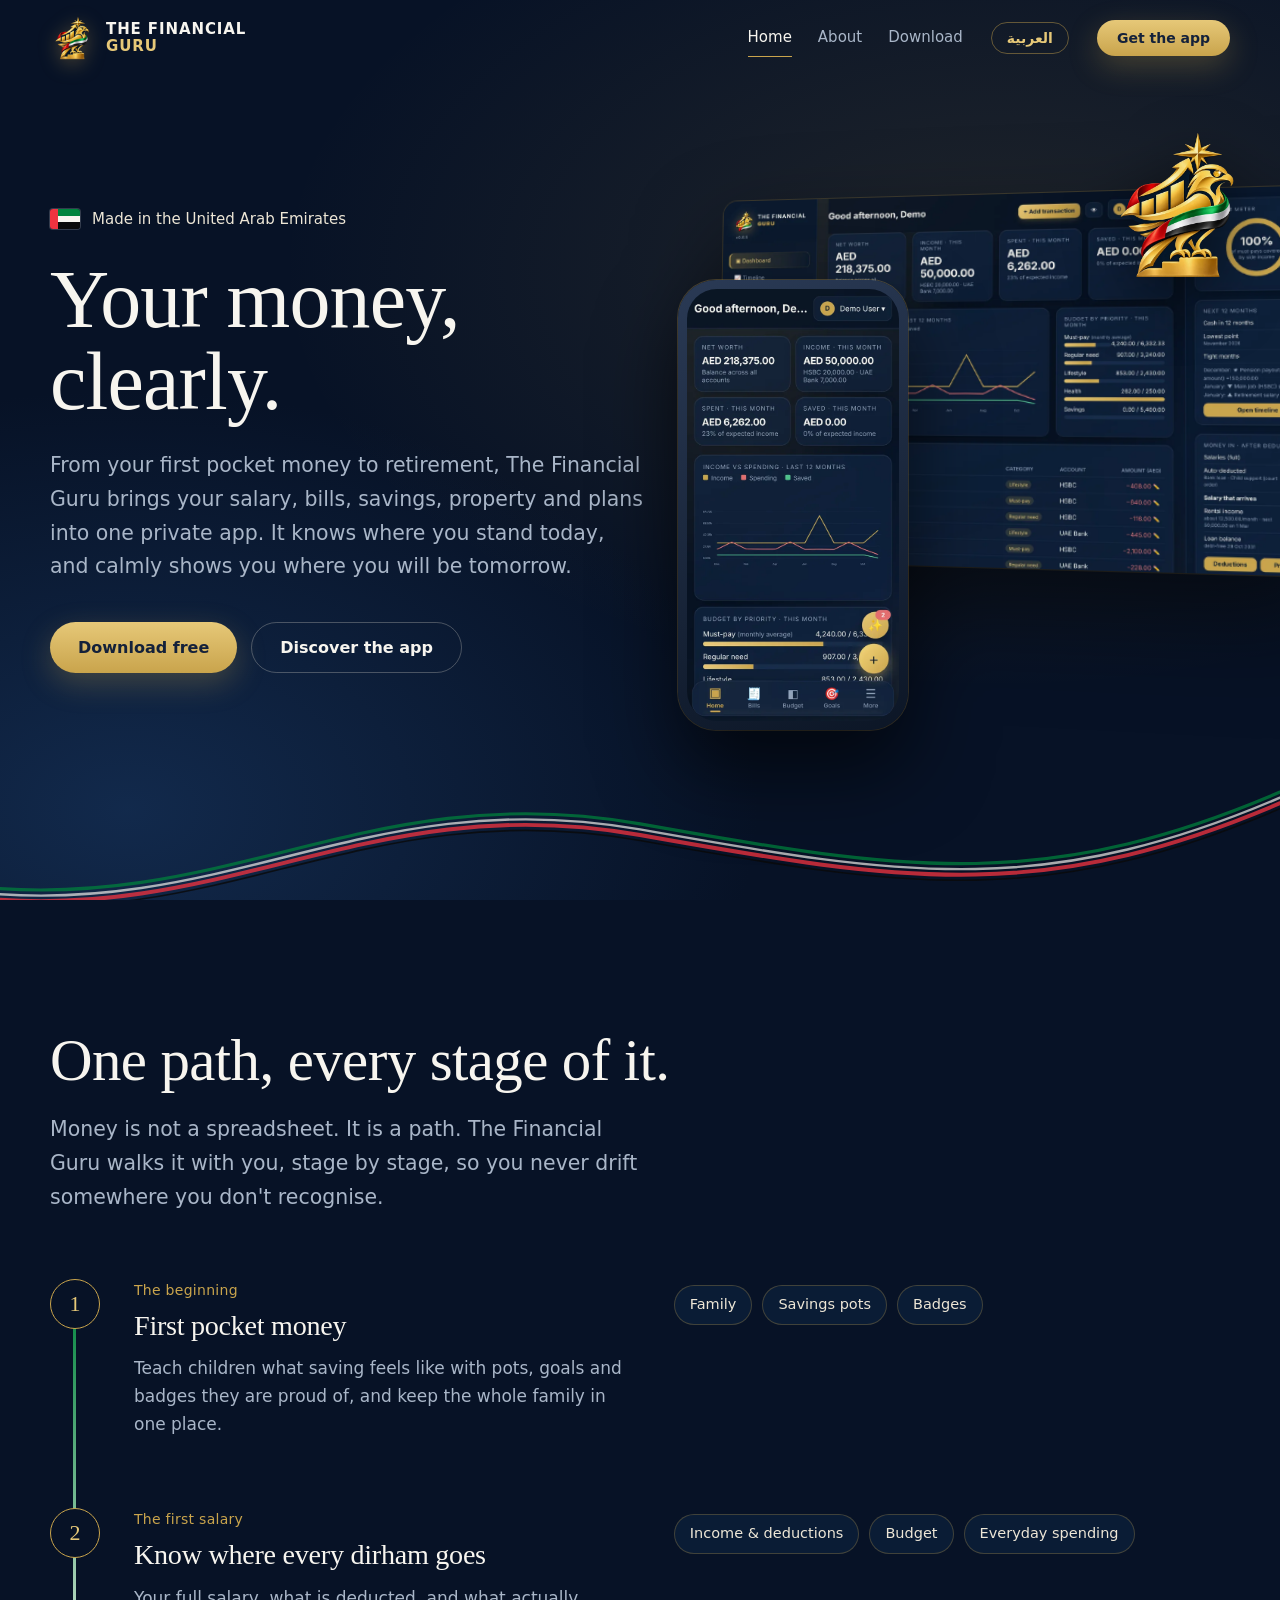
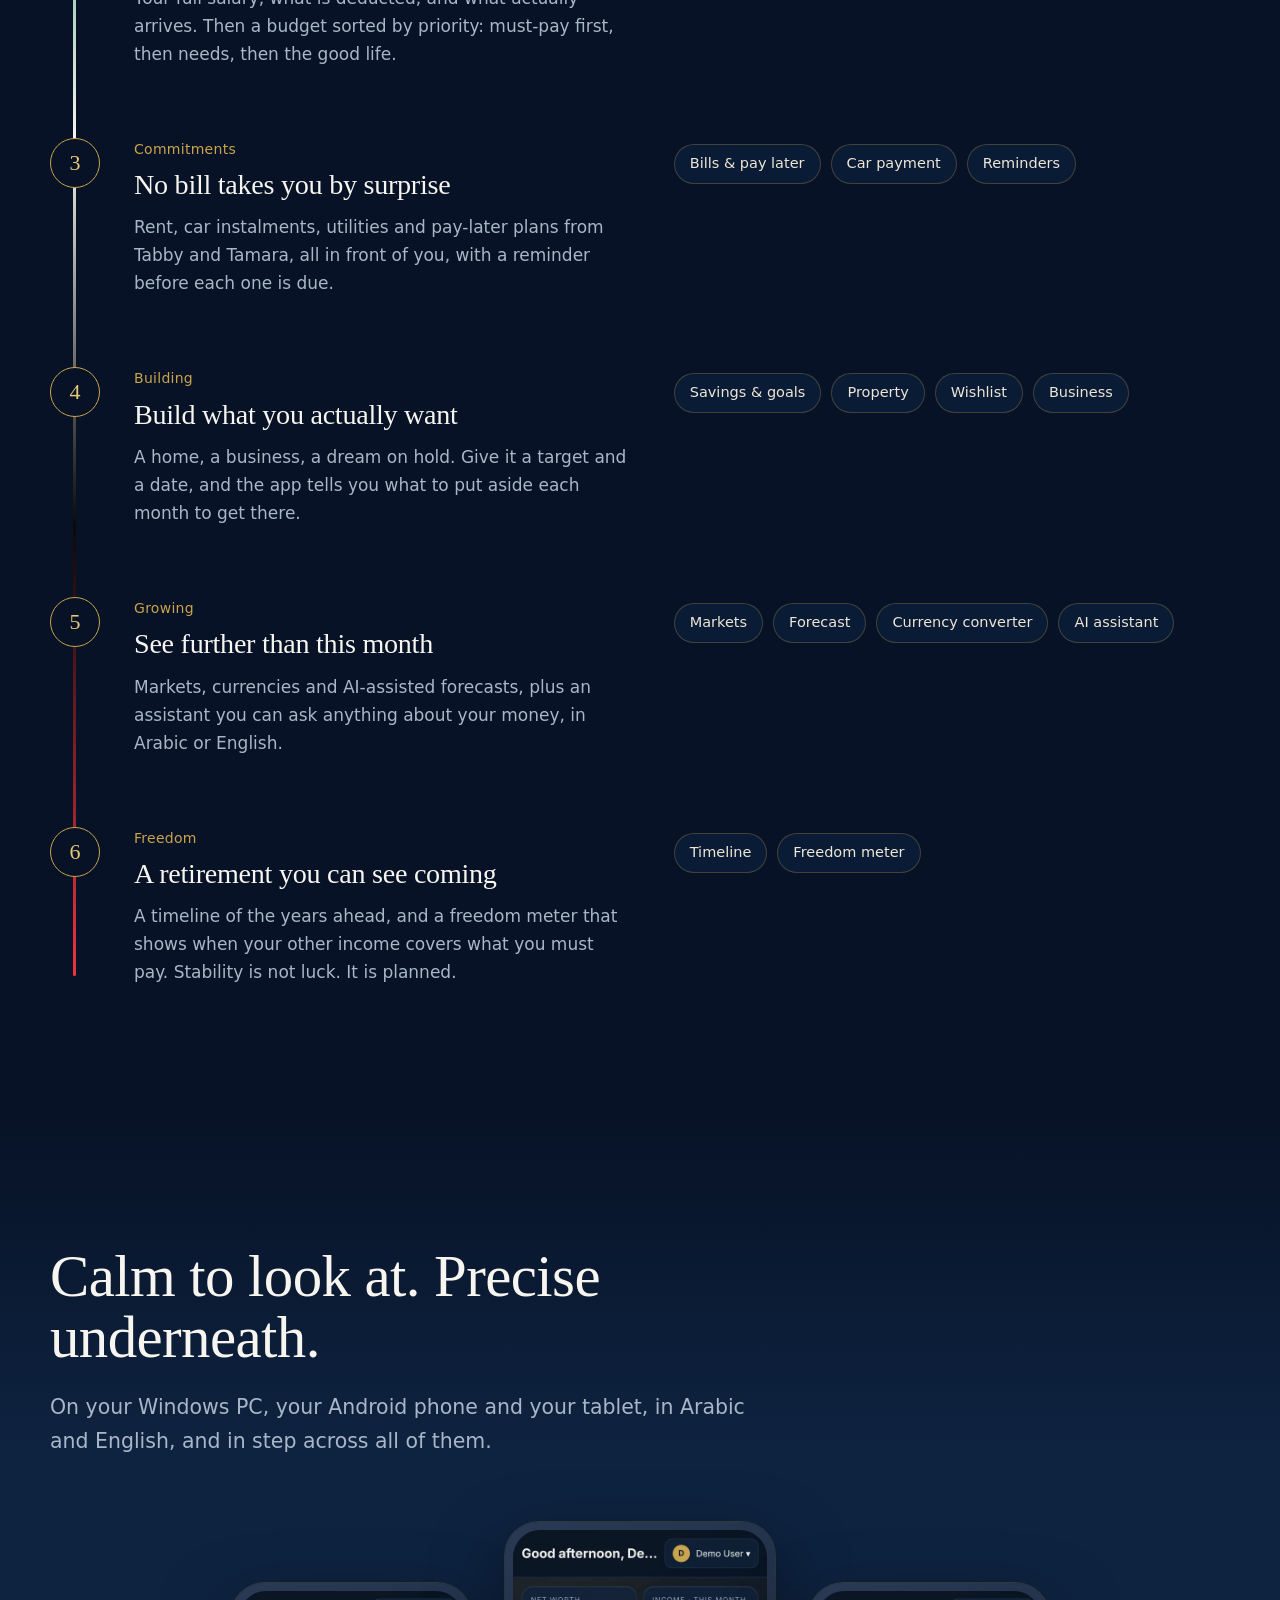
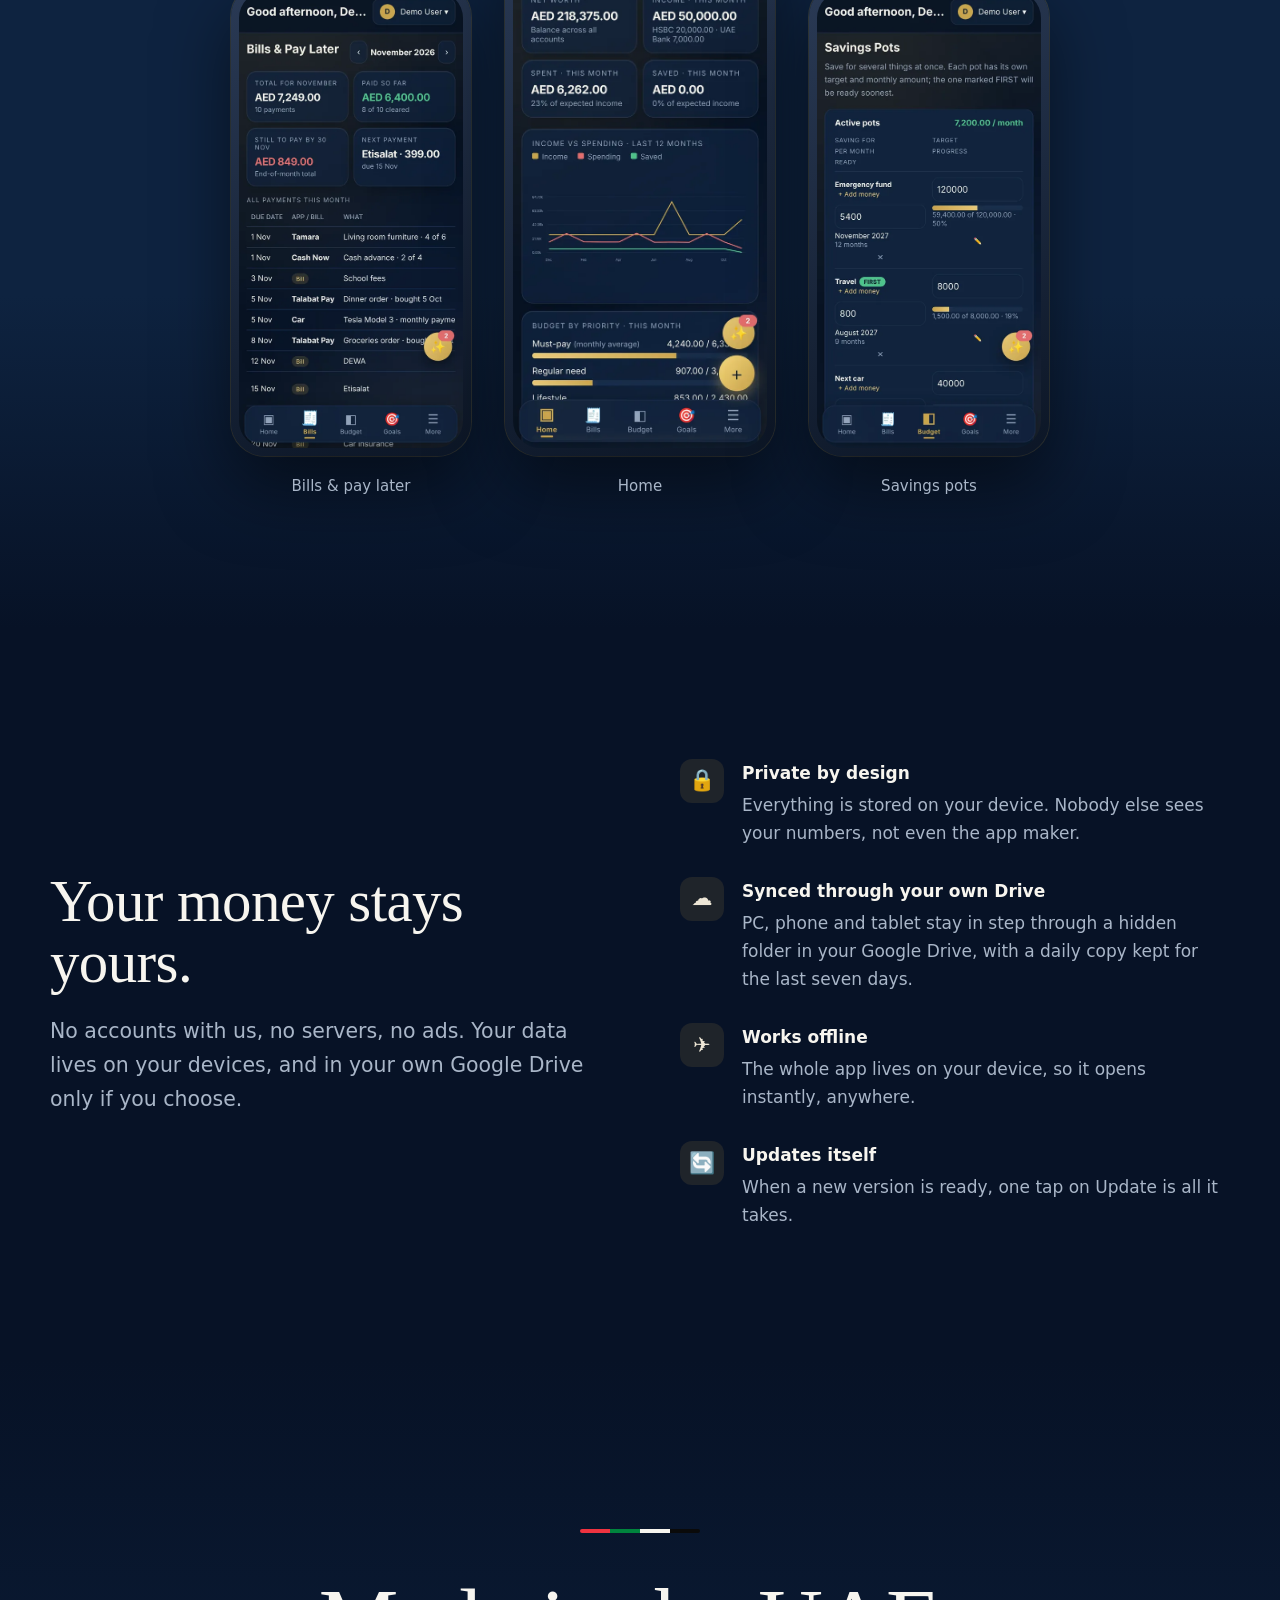
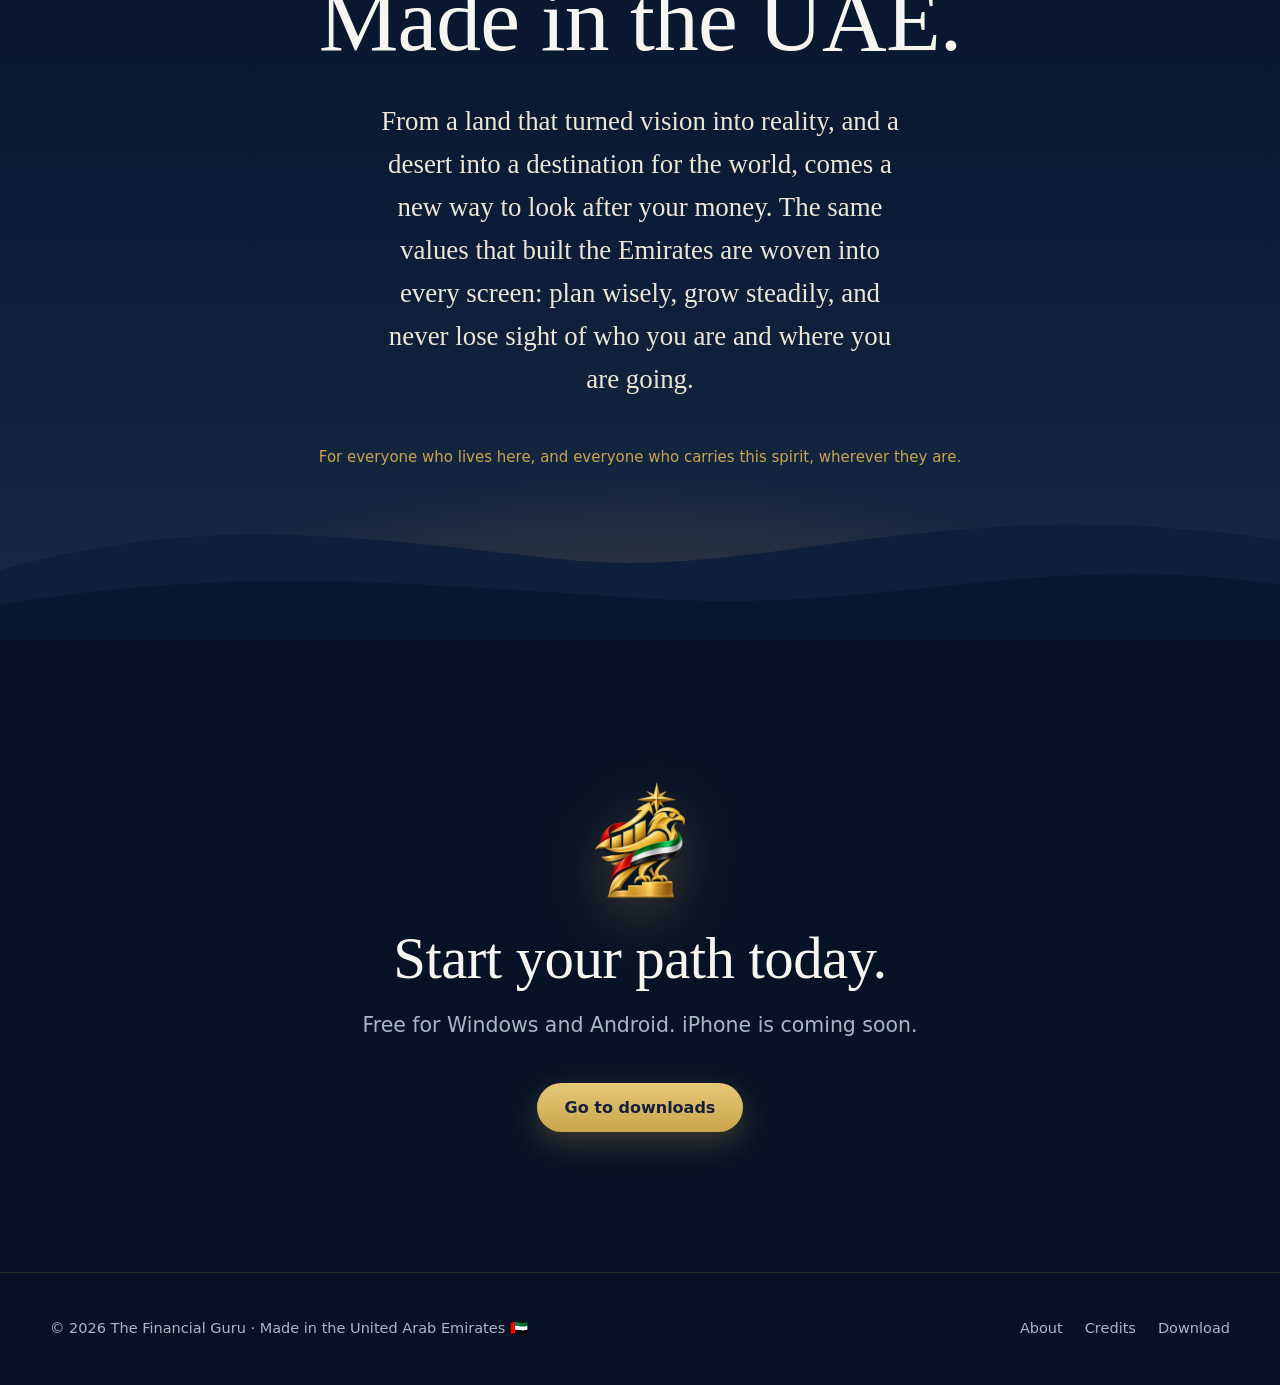
==== index.html @ 49a52d13 "Website: home, about & credits, download (English + Arabic) Co-Authored-By: Claude Opus 5.5 <noreply" ====
<!doctype html>
<html lang="en" dir="ltr">
<head>
<meta charset="utf-8">
<meta name="viewport" content="width=device-width,initial-scale=1">
<title>The Financial Guru · Made in the UAE</title>
<meta name="fg-title-ar" content="المرشد المالي · صُنع في الإمارات">
<meta name="description" content="Your personal financial guru, from your first pocket money to retirement. Budgets, bills, savings, property and forecasts in one private app for Windows and Android. Made in the UAE.">
<meta property="og:title" content="The Financial Guru · Made in the UAE">
<meta property="og:description" content="From your first pocket money to retirement. One private app for your whole financial life.">
<meta property="og:image" content="assets/icon-512.png">
<meta name="theme-color" content="#071226">
<link rel="icon" href="assets/icon-192.png">
<link rel="stylesheet" href="site.css">
</head>
<body>
<header class="top">
 <div class="wrap">
  <a class="brand" href="index.html"><img src="assets/logo.webp" alt=""><span data-ar="المرشد<b>المالي</b>">THE FINANCIAL<b>GURU</b></span></a>
  <nav class="nav" aria-label="Main">
   <a href="index.html" aria-current="page" data-ar="الرئيسية">Home</a>
   <a href="about.html" data-ar="من نحن">About</a>
   <a href="download.html" data-ar="التنزيل">Download</a>
  </nav>
  <button class="lang" type="button">العربية</button>
  <a class="btn gold" href="download.html" data-ar="نزّل التطبيق">Get the app</a>
  <button class="menu" type="button" aria-label="Menu" data-ar-label="القائمة">☰</button>
 </div>
</header>

<main>
<!-- HERO -->
<section class="hero">
 <svg class="thread draw" viewBox="0 0 1440 240" preserveAspectRatio="none" aria-hidden="true">
  <path d="M-20 200 C 260 230, 420 60, 720 120 S 1180 210, 1460 70" stroke="#EF3340" stroke-width="5" opacity=".85"/>
  <path d="M-20 186 C 260 216, 420 46, 720 106 S 1180 196, 1460 56" stroke="#00843D" stroke-width="4" opacity=".8"/>
  <path d="M-20 193 C 260 223, 420 53, 720 113 S 1180 203, 1460 63" stroke="#F7F5EF" stroke-width="3" opacity=".75"/>
  <path d="M-20 200 C 260 230, 420 60, 720 120 S 1180 210, 1460 70" stroke="#0A0A0A" stroke-width="2" opacity=".9" transform="translate(0 7)"/>
 </svg>
 <div class="wrap">
  <div>
   <div class="made rise"><i aria-hidden="true"></i><span data-ar="صُنع في الإمارات العربية المتحدة">Made in the United Arab Emirates</span></div>
   <h1 class="rise" style="animation-delay:.15s" data-ar="مالُك، بوضوحٍ تام.">Your money, clearly.</h1>
   <p class="lede rise" style="animation-delay:.3s" data-ar="من أول مصروف حتى التقاعد، يجمع المرشد المالي راتبك وفواتيرك ومدخراتك وعقارك وخططك في تطبيق واحد خاص بك. يعرف أين أنت اليوم، ويريك بهدوء أين ستكون غدًا.">From your first pocket money to retirement, The Financial Guru brings your salary, bills, savings, property and plans into one private app. It knows where you stand today, and calmly shows you where you will be tomorrow.</p>
   <div class="ctas rise" style="animation-delay:.45s">
    <a class="btn gold" href="download.html" data-ar="نزّل مجانًا">Download free</a>
    <a class="btn line" href="#path" data-ar="اكتشف التطبيق">Discover the app</a>
   </div>
  </div>
  <div class="stage rise" style="animation-delay:.35s" aria-hidden="true">
   <div class="pc"><img src="assets/pc-dash.webp" alt="" width="1600" height="1000"></div>
   <div class="phone"><img src="assets/ph-home.webp" data-ar-src="assets/ph-home-ar.webp" alt="" width="560" height="1141"></div>
   <img class="falcon" src="assets/logo.webp" alt="">
  </div>
 </div>
</section>

<!-- THE PATH: a real life sequence -->
<section id="path" class="path">
 <div class="wrap">
  <div class="sec-head">
   <h2 data-ar="رحلةٌ واحدة، بكل مراحلها.">One path, every stage of it.</h2>
   <p class="lede" data-ar="المال ليس جدولًا، بل طريق. المرشد المالي يرافقك في كل محطة منه، فلا تضلّ عن وجهتك ولا عن نفسك.">Money is not a spreadsheet. It is a path. The Financial Guru walks it with you, stage by stage, so you never drift somewhere you don't recognise.</p>
  </div>
  <ol>
   <li><div class="dot">1</div>
    <div><div class="age" data-ar="البدايات">The beginning</div><h3 data-ar="أول مصروف">First pocket money</h3>
     <p data-ar="علّم أبناءك قيمة الادخار بحصّالات وأهداف وأوسمة يفرحون بها، وتابع الأسرة كلها من مكان واحد.">Teach children what saving feels like with pots, goals and badges they are proud of, and keep the whole family in one place.</p></div>
    <div class="tools"><span data-ar="الأسرة">Family</span><span data-ar="حصّالات الادخار">Savings pots</span><span data-ar="الأوسمة">Badges</span></div></li>
   <li><div class="dot">2</div>
    <div><div class="age" data-ar="أول راتب">The first salary</div><h3 data-ar="اعرف أين يذهب كل درهم">Know where every dirham goes</h3>
     <p data-ar="الراتب الكامل، والاستقطاعات، وما يصل فعلًا إلى حسابك. ثم ميزانية مرتّبة حسب الأولوية: ما يجب دفعه أولًا، وما تحتاجه، وما تستمتع به.">Your full salary, what is deducted, and what actually arrives. Then a budget sorted by priority: must-pay first, then needs, then the good life.</p></div>
    <div class="tools"><span data-ar="الدخل والاستقطاعات">Income &amp; deductions</span><span data-ar="الميزانية">Budget</span><span data-ar="المصاريف اليومية">Everyday spending</span></div></li>
   <li><div class="dot">3</div>
    <div><div class="age" data-ar="الالتزامات">Commitments</div><h3 data-ar="لا فاتورة تفاجئك">No bill takes you by surprise</h3>
     <p data-ar="الإيجار، وأقساط السيارة، والفواتير، ومشتريات الدفع الآجل عبر Tabby وTamara: كلها أمامك مع تذكير قبل موعدها.">Rent, car instalments, utilities and pay-later plans from Tabby and Tamara, all in front of you, with a reminder before each one is due.</p></div>
    <div class="tools"><span data-ar="الفواتير والدفع الآجل">Bills &amp; pay later</span><span data-ar="قسط السيارة">Car payment</span><span data-ar="التنبيهات">Reminders</span></div></li>
   <li><div class="dot">4</div>
    <div><div class="age" data-ar="البناء">Building</div><h3 data-ar="ابنِ ما تريده فعلًا">Build what you actually want</h3>
     <p data-ar="بيت، أو مشروع، أو حلم مؤجَّل. ضع له هدفًا وتاريخًا، وسيخبرك التطبيق كم تدّخر كل شهر لتصل إليه.">A home, a business, a dream on hold. Give it a target and a date, and the app tells you what to put aside each month to get there.</p></div>
    <div class="tools"><span data-ar="الادخار والأهداف">Savings &amp; goals</span><span data-ar="العقارات">Property</span><span data-ar="قائمة الأمنيات">Wishlist</span><span data-ar="الأعمال">Business</span></div></li>
   <li><div class="dot">5</div>
    <div><div class="age" data-ar="النمو">Growing</div><h3 data-ar="انظر أبعد من هذا الشهر">See further than this month</h3>
     <p data-ar="الأسواق والعملات وتوقعات مدعومة بالذكاء الاصطناعي، ومساعد ذكي تسأله بالعربية أو الإنجليزية عن أي شيء في أموالك.">Markets, currencies and AI-assisted forecasts, plus an assistant you can ask anything about your money, in Arabic or English.</p></div>
    <div class="tools"><span data-ar="الأسواق">Markets</span><span data-ar="التوقعات">Forecast</span><span data-ar="محوّل العملات">Currency converter</span><span data-ar="المساعد الذكي">AI assistant</span></div></li>
   <li><div class="dot">6</div>
    <div><div class="age" data-ar="الحرية">Freedom</div><h3 data-ar="تقاعدٌ تراه قادمًا">A retirement you can see coming</h3>
     <p data-ar="خط زمني لسنواتك القادمة، ومقياس حرية يريك متى يغطي دخلك الجانبي التزاماتك. الاستقرار لا يأتي صدفة؛ بل يُخطَّط له.">A timeline of the years ahead, and a freedom meter that shows when your other income covers what you must pay. Stability is not luck. It is planned.</p></div>
    <div class="tools"><span data-ar="الخط الزمني">Timeline</span><span data-ar="مقياس الحرية">Freedom meter</span></div></li>
  </ol>
 </div>
</section>

<!-- SCREENS -->
<section class="screens">
 <div class="wrap">
  <div class="sec-head">
   <h2 data-ar="هادئ في شكله، دقيق في أرقامه.">Calm to look at. Precise underneath.</h2>
   <p class="lede" data-ar="على حاسوبك بنظام Windows، وعلى هاتفك وجهازك اللوحي بنظام Android، بالعربية والإنجليزية، ومتزامن بينها كلها.">On your Windows PC, your Android phone and your tablet, in Arabic and English, and in step across all of them.</p>
  </div>
  <div class="strip">
   <figure><div class="ph"><img src="assets/ph-bills.webp" alt="Bills and pay-later screen" width="560" height="1141" loading="lazy"></div><figcaption data-ar="الفواتير والدفع الآجل">Bills &amp; pay later</figcaption></figure>
   <figure><div class="ph"><img src="assets/ph-home.webp" alt="Home screen with net worth, income and spending" width="560" height="1141" loading="lazy"></div><figcaption data-ar="الرئيسية">Home</figcaption></figure>
   <figure><div class="ph"><img src="assets/ph-pots.webp" alt="Savings pots screen" width="560" height="1141" loading="lazy"></div><figcaption data-ar="حصّالات الادخار">Savings pots</figcaption></figure>
  </div>
 </div>
</section>

<!-- TRUST -->
<section class="trust">
 <div class="wrap">
  <div>
   <h2 data-ar="أموالك تبقى ملكك.">Your money stays yours.</h2>
   <p class="lede" style="margin-top:22px" data-ar="لا حسابات لدينا، ولا خوادم، ولا إعلانات. بياناتك على أجهزتك، وفي Google Drive الخاص بك فقط إن أردت.">No accounts with us, no servers, no ads. Your data lives on your devices, and in your own Google Drive only if you choose.</p>
  </div>
  <ul>
   <li><span class="ic" aria-hidden="true">🔒</span><div><b data-ar="خاص تمامًا">Private by design</b><p data-ar="يحفظ التطبيق كل شيء على جهازك. لا أحد غيرك يرى أرقامك، ولا حتى صانع التطبيق.">Everything is stored on your device. Nobody else sees your numbers, not even the app maker.</p></div></li>
   <li><span class="ic" aria-hidden="true">☁️</span><div><b data-ar="مزامنة عبر Drive الخاص بك">Synced through your own Drive</b><p data-ar="حاسوبك وهاتفك وجهازك اللوحي متطابقة دائمًا، عبر مجلد مخفي في Google Drive الخاص بك، مع نسخة يومية لآخر سبعة أيام.">PC, phone and tablet stay in step through a hidden folder in your Google Drive, with a daily copy kept for the last seven days.</p></div></li>
   <li><span class="ic" aria-hidden="true">✈️</span><div><b data-ar="يعمل دون إنترنت">Works offline</b><p data-ar="التطبيق كله على جهازك، فيفتح فورًا في أي مكان.">The whole app lives on your device, so it opens instantly, anywhere.</p></div></li>
   <li><span class="ic" aria-hidden="true">🔄</span><div><b data-ar="يحدّث نفسه">Updates itself</b><p data-ar="عند صدور إصدار جديد، يكفي أن تضغط «تحديث».">When a new version is ready, one tap on Update is all it takes.</p></div></li>
  </ul>
 </div>
</section>

<!-- MADE IN THE UAE -->
<section class="uae" id="uae">
 <svg class="dunes" viewBox="0 0 1440 220" preserveAspectRatio="none" aria-hidden="true">
  <path d="M0 150 C 240 90, 420 120, 640 140 S 1060 70, 1440 120 L1440 220 L0 220Z" fill="#0d1f3a"/>
  <path d="M0 185 C 300 140, 520 170, 760 180 S 1180 130, 1440 165 L1440 220 L0 220Z" fill="#081830"/>
 </svg>
 <div class="wrap">
  <div class="flagline" aria-hidden="true"><i style="background:#EF3340"></i><i style="background:#00843D"></i><i style="background:#F7F5EF"></i><i style="background:#0A0A0A"></i></div>
  <h2 data-ar="صُنع في الإمارات.">Made in the UAE.</h2>
  <p data-ar="من أرضٍ حوّلت الرؤية إلى واقع، والصحراء إلى وجهةٍ للعالم، يولد أسلوبٌ جديد للعناية بمالك. القيم ذاتها التي بنت الإمارات منسوجةٌ في كل شاشة: خطّط بحكمة، وانمُ بثبات، ولا تغب عن نفسك ولا عن وجهتك.">From a land that turned vision into reality, and a desert into a destination for the world, comes a new way to look after your money. The same values that built the Emirates are woven into every screen: plan wisely, grow steadily, and never lose sight of who you are and where you are going.</p>
  <div class="sign" data-ar="لكل من يعيش هنا، ولكل من يحمل هذه الروح أينما كان.">For everyone who lives here, and everyone who carries this spirit, wherever they are.</div>
 </div>
</section>

<!-- CALL -->
<section class="cta">
 <div class="wrap">
  <img src="assets/logo.webp" alt="" width="512" height="512" loading="lazy">
  <h2 data-ar="ابدأ طريقك اليوم.">Start your path today.</h2>
  <p class="lede" data-ar="مجاني لنظامَي Windows وAndroid. نسخة iPhone قادمة قريبًا.">Free for Windows and Android. iPhone is coming soon.</p>
  <a class="btn gold" href="download.html" data-ar="انتقل إلى صفحة التنزيل">Go to downloads</a>
 </div>
</section>
</main>

<footer>
 <div class="wrap">
  <span data-ar="© 2026 المرشد المالي · صُنع في الإمارات العربية المتحدة 🇦🇪">© 2026 The Financial Guru · Made in the United Arab Emirates 🇦🇪</span>
  <nav aria-label="Footer"><a href="about.html" data-ar="من نحن">About</a><a href="about.html#credits" data-ar="شكر وتقدير">Credits</a><a href="download.html" data-ar="التنزيل">Download</a></nav>
 </div>
</footer>
<script src="site.js"></script>
</body>
</html>
---- site.css ----
/* fonts bundled with the site (Fontsource, SIL Open Font License) */
@font-face{font-family:'Cormorant Garamond';font-style:normal;font-weight:500;font-display:swap;src:url(fonts/cormorant-garamond-latin-500-normal.woff2) format('woff2')}
@font-face{font-family:'Cormorant Garamond';font-style:normal;font-weight:600;font-display:swap;src:url(fonts/cormorant-garamond-latin-600-normal.woff2) format('woff2')}
@font-face{font-family:'Plus Jakarta Sans';font-style:normal;font-weight:400;font-display:swap;src:url(fonts/plus-jakarta-sans-latin-400-normal.woff2) format('woff2')}
@font-face{font-family:'Plus Jakarta Sans';font-style:normal;font-weight:600;font-display:swap;src:url(fonts/plus-jakarta-sans-latin-600-normal.woff2) format('woff2')}
@font-face{font-family:'Plus Jakarta Sans';font-style:normal;font-weight:700;font-display:swap;src:url(fonts/plus-jakarta-sans-latin-700-normal.woff2) format('woff2')}
@font-face{font-family:'Amiri';font-style:normal;font-weight:400;font-display:swap;src:url(fonts/amiri-arabic-400-normal.woff2) format('woff2')}
@font-face{font-family:'Amiri';font-style:normal;font-weight:700;font-display:swap;src:url(fonts/amiri-arabic-700-normal.woff2) format('woff2')}
@font-face{font-family:'Tajawal';font-style:normal;font-weight:400;font-display:swap;src:url(fonts/tajawal-arabic-400-normal.woff2) format('woff2')}
@font-face{font-family:'Tajawal';font-style:normal;font-weight:500;font-display:swap;src:url(fonts/tajawal-arabic-500-normal.woff2) format('woff2')}
@font-face{font-family:'Tajawal';font-style:normal;font-weight:700;font-display:swap;src:url(fonts/tajawal-arabic-700-normal.woff2) format('woff2')}
/* The Financial Guru · website. Night navy and desert gold; the UAE flag lives only in "the thread". */
:root{
  --night:#071226;--sea:#0E2340;--sea2:#132c50;--gold:#C9A44C;--gold2:#E6C878;--sand:#EDE6D6;--mist:#A9B6C8;
  --green:#00843D;--red:#EF3340;--white:#F7F5EF;--black:#0A0A0A;
  --display:"Cormorant Garamond","Amiri",Georgia,serif;
  --body:"Plus Jakarta Sans","Tajawal",system-ui,sans-serif;
  --wrap:min(1180px,calc(100% - 48px));
}
html[lang=ar]{--display:"Amiri","Cormorant Garamond",serif;--body:"Tajawal","Plus Jakarta Sans",system-ui,sans-serif}
*{box-sizing:border-box}
html{scroll-behavior:smooth;-webkit-text-size-adjust:100%}
body{margin:0;background:var(--night);color:var(--sand);font:400 17px/1.65 var(--body);overflow-x:hidden}
html[lang=ar] body{font-size:18px;line-height:1.85}
img{max-width:100%;height:auto;display:block}
a{color:inherit}
:focus-visible{outline:2px solid var(--gold2);outline-offset:3px;border-radius:6px}
.wrap{width:var(--wrap);margin-inline:auto}
::selection{background:var(--gold);color:var(--night)}

/* ---------- type ---------- */
h1,h2,h3{font-family:var(--display);font-weight:500;color:var(--white);margin:0;letter-spacing:-.01em}
h1{font-size:clamp(48px,6.4vw,96px);line-height:1}
h2{font-size:clamp(36px,4.6vw,64px);line-height:1.04}
h3{font-size:clamp(24px,2.2vw,30px);line-height:1.15}
html[lang=ar] h1{font-size:clamp(40px,6.2vw,86px);line-height:1.25}
html[lang=ar] h2{line-height:1.3}
html[lang=ar] h3{line-height:1.45}
p{margin:0}
.lede{font-size:clamp(18px,1.6vw,21px);color:var(--mist);max-width:56ch}
.gold{color:var(--gold2)}

/* ---------- header ---------- */
.top{position:fixed;inset:0 0 auto;z-index:50;transition:background .3s,border-color .3s;border-bottom:1px solid transparent}
.top.solid{background:rgba(7,18,38,.82);backdrop-filter:blur(14px);-webkit-backdrop-filter:blur(14px);border-color:rgba(201,164,76,.16)}
.top .wrap{display:flex;align-items:center;gap:28px;height:76px}
.brand{display:flex;align-items:center;gap:12px;text-decoration:none;margin-inline-end:auto}
.brand img{width:44px;height:44px;filter:drop-shadow(0 4px 10px rgba(201,164,76,.35))}
.brand span{font:600 15px/1.15 var(--body);letter-spacing:.06em;color:var(--white)}
.brand b{display:block;color:var(--gold2);font-weight:700}
html[lang=ar] .brand span{letter-spacing:0;font-size:17px}
.nav{display:flex;gap:26px}
.nav a{text-decoration:none;color:var(--mist);font-size:15px;padding:6px 0;border-bottom:1px solid transparent}
.nav a:hover,.nav a[aria-current]{color:var(--white);border-color:var(--gold)}
.lang{background:none;border:1px solid rgba(201,164,76,.45);color:var(--gold2);border-radius:999px;padding:7px 15px;font:600 14px var(--body);cursor:pointer}
.lang:hover{background:rgba(201,164,76,.1)}
.btn{display:inline-flex;align-items:center;justify-content:center;gap:10px;border-radius:999px;padding:15px 28px;font:700 16px var(--body);text-decoration:none;cursor:pointer;border:0;transition:transform .2s,box-shadow .2s,background .2s}
.btn.gold{background:linear-gradient(180deg,var(--gold2),var(--gold));color:#14213A;box-shadow:0 10px 30px rgba(201,164,76,.28)}
.btn.gold:hover{transform:translateY(-2px);box-shadow:0 16px 38px rgba(201,164,76,.38)}
.btn.line{border:1px solid rgba(237,230,214,.28);color:var(--white)}
.btn.line:hover{border-color:var(--gold2);color:var(--gold2)}
.top .btn{padding:10px 20px;font-size:14px}
.menu{display:none;background:none;border:0;color:var(--white);font-size:26px;cursor:pointer;padding:6px}

/* ---------- the thread (UAE flag ribbon) ---------- */
.thread{position:absolute;pointer-events:none;overflow:visible}
.thread path{fill:none;stroke-linecap:round}
@media (prefers-reduced-motion:no-preference){
  .draw path{stroke-dasharray:var(--len);stroke-dashoffset:var(--len);animation:draw 2.6s cubic-bezier(.6,.05,.25,1) .25s forwards}
  .draw path:nth-child(2){animation-delay:.38s}.draw path:nth-child(3){animation-delay:.51s}.draw path:nth-child(4){animation-delay:.64s}
  @keyframes draw{to{stroke-dashoffset:0}}
  .rise{opacity:0;transform:translateY(18px);animation:rise 1.1s cubic-bezier(.2,.8,.2,1) forwards}
  @keyframes rise{to{opacity:1;transform:none}}
}

/* ---------- hero ---------- */
.hero{position:relative;min-height:100svh;display:flex;align-items:center;padding:130px 0 150px;overflow:hidden;
  background:radial-gradient(1200px 700px at 78% 30%,rgba(201,164,76,.13),transparent 60%),radial-gradient(900px 600px at 10% 90%,rgba(19,44,80,.9),transparent 70%),var(--night)}
.hero .wrap{display:grid;grid-template-columns:1.05fr .95fr;gap:40px;align-items:center;position:relative;z-index:2}
.hero h1{margin:22px 0 26px}
.hero .lede{margin-bottom:38px}
.hero .ctas{display:flex;gap:14px;flex-wrap:wrap}
.made{display:inline-flex;align-items:center;gap:12px;font-size:15px;color:var(--sand)}
.made i{display:inline-block;width:30px;height:20px;border-radius:3px;overflow:hidden;position:relative;box-shadow:0 0 0 1px rgba(255,255,255,.18)}
.made i:before{content:"";position:absolute;inset:0 0 0 25%;background:linear-gradient(var(--green) 0 33.3%,var(--white) 0 66.6%,var(--black) 0)}
.made i:after{content:"";position:absolute;inset:0 75% 0 0;background:var(--red)}
html[lang=ar] .made i:before{inset:0 25% 0 0}html[lang=ar] .made i:after{inset:0 0 0 75%}
.stage{position:relative;height:560px}
.stage .pc{position:absolute;inset:40px -12% auto 6%;border-radius:14px;overflow:hidden;box-shadow:0 40px 90px rgba(0,0,0,.55),0 0 0 1px rgba(201,164,76,.22);transform:perspective(1600px) rotateY(-14deg) rotateX(4deg);transform-origin:left center}
html[lang=ar] .stage .pc{inset:40px 6% auto -12%;transform:perspective(1600px) rotateY(14deg) rotateX(4deg);transform-origin:right center}
.stage .phone{position:absolute;left:-2%;bottom:-10px;width:230px;border-radius:38px;padding:9px;background:linear-gradient(160deg,#2a3a55,#0c1626);box-shadow:0 40px 80px rgba(0,0,0,.6),0 0 0 1px rgba(201,164,76,.3)}
html[lang=ar] .stage .phone{left:auto;right:-2%}
.stage .phone img{border-radius:30px}
.stage .falcon{position:absolute;right:-4%;top:-30px;width:150px;filter:drop-shadow(0 18px 30px rgba(0,0,0,.5))}
html[lang=ar] .stage .falcon{right:auto;left:-4%}
.hero .thread{left:0;right:0;bottom:-30px;width:100%;height:190px;z-index:1;opacity:.9}

/* ---------- sections ---------- */
section{position:relative;padding:130px 0}
.sec-head{max-width:760px;margin-bottom:64px}
.sec-head h2{margin-bottom:22px}

/* the path: a real sequence through life, so it is numbered by stage */
.path{position:relative}
.path ol{list-style:none;margin:0;padding:0;position:relative}
.path ol:before{content:"";position:absolute;inset-block:10px;inset-inline-start:23px;width:3px;border-radius:3px;background:linear-gradient(var(--green),var(--white) 35%,var(--black) 65%,var(--red))}
.path li{display:grid;grid-template-columns:50px 1fr 1.1fr;gap:34px;align-items:start;padding:0 0 70px}
.path li:last-child{padding-bottom:0}
.dot{width:50px;height:50px;border-radius:50%;background:var(--night);border:1.5px solid var(--gold);display:grid;place-items:center;font:500 22px var(--display);color:var(--gold2);position:relative;z-index:1}
.path .age{font-size:14px;color:var(--gold);margin-bottom:8px;letter-spacing:.02em}
.path h3{margin-bottom:12px}
.path p{color:var(--mist);max-width:46ch}
.path .tools{display:flex;flex-wrap:wrap;gap:10px;padding-top:6px}
.path .tools span{border:1px solid rgba(201,164,76,.28);border-radius:999px;padding:7px 15px;font-size:14.5px;color:var(--sand);background:rgba(14,35,64,.6)}

/* screens strip */
.screens{background:linear-gradient(180deg,var(--night),var(--sea) 30%,var(--sea) 70%,var(--night))}
.strip{display:flex;gap:34px;justify-content:center;align-items:flex-end}
.strip figure{margin:0;text-align:center}
.strip .ph{width:240px;border-radius:34px;padding:8px;background:linear-gradient(160deg,#2a3a55,#0c1626);box-shadow:0 30px 70px rgba(0,0,0,.5),0 0 0 1px rgba(201,164,76,.22)}
.strip .ph img{border-radius:27px}
.strip figure:nth-child(2) .ph{width:270px}
.strip figcaption{margin-top:18px;color:var(--mist);font-size:15px}

/* trust */
.trust .wrap{display:grid;grid-template-columns:1fr 1fr;gap:80px;align-items:center}
.trust ul{list-style:none;margin:0;padding:0;display:grid;gap:30px}
.trust li{display:grid;grid-template-columns:44px 1fr;gap:18px}
.trust .ic{width:44px;height:44px;border-radius:12px;display:grid;place-items:center;background:rgba(201,164,76,.12);font-size:21px}
.trust b{display:block;color:var(--white);font-weight:600;margin-bottom:4px}
.trust li p{color:var(--mist)}

/* made in the UAE: the one big moment */
.uae{padding:170px 0;text-align:center;overflow:hidden;background:
  radial-gradient(900px 420px at 50% 115%,rgba(201,164,76,.32),transparent 70%),
  linear-gradient(180deg,var(--night) 0%,#0b1d38 55%,#1a2a44 100%)}
.uae .dunes{position:absolute;inset:auto 0 0;height:220px;width:100%}
.uae .wrap{position:relative;z-index:2;max-width:900px}
.uae .flagline{display:flex;width:120px;height:4px;margin:0 auto 40px;border-radius:4px;overflow:hidden}
.uae .flagline i{flex:1}
.uae h2{font-size:clamp(48px,7vw,96px);margin-bottom:34px}
.uae p{font:400 clamp(21px,2.1vw,27px)/1.6 var(--display);color:var(--sand);max-width:40ch;margin-inline:auto}
html[lang=ar] .uae p{line-height:1.95}
.uae .sign{margin-top:44px;color:var(--gold);font-size:15px}

/* final call */
.cta{text-align:center;padding:140px 0}
.cta img{width:120px;margin:0 auto 28px;filter:drop-shadow(0 16px 30px rgba(201,164,76,.3))}
.cta h2{margin-bottom:20px}
.cta .lede{margin:0 auto 40px}

/* footer */
footer{border-top:1px solid rgba(201,164,76,.16);padding:44px 0;color:var(--mist);font-size:14.5px}
footer .wrap{display:flex;gap:24px;align-items:center;flex-wrap:wrap}
footer nav{display:flex;gap:22px;margin-inline-start:auto}
footer a{text-decoration:none}footer a:hover{color:var(--gold2)}

/* ---------- inner pages ---------- */
.page-hero{padding:190px 0 90px;background:radial-gradient(900px 500px at 50% 0%,rgba(201,164,76,.14),transparent 70%),var(--night);text-align:center}
.page-hero h1{font-size:clamp(46px,6vw,84px);margin-bottom:24px}
.page-hero .lede{margin:0 auto}
.prose{max-width:720px;margin-inline:auto}
.prose p{font-size:19px;color:var(--sand);margin-bottom:24px}
.prose p.big{font:400 clamp(24px,2.4vw,31px)/1.5 var(--display);color:var(--white)}
html[lang=ar] .prose p.big{line-height:1.9}
.mv{display:grid;grid-template-columns:1fr 1fr;gap:2px;background:rgba(201,164,76,.2);border-radius:22px;overflow:hidden}
.mv div{background:var(--sea);padding:56px 50px}
.mv h3{color:var(--gold2);margin-bottom:18px}
.mv p{font:400 clamp(21px,1.9vw,25px)/1.55 var(--display);color:var(--white)}
html[lang=ar] .mv p{line-height:1.9}
.values{display:grid;grid-template-columns:repeat(4,1fr);gap:36px;margin-top:80px}
.values b{display:block;font:500 24px var(--display);color:var(--white);margin-bottom:8px}
.values p{color:var(--mist);font-size:15.5px}
.credits .founder{text-align:center;padding:70px 30px;border:1px solid rgba(201,164,76,.3);border-radius:24px;background:radial-gradient(600px 300px at 50% 0%,rgba(201,164,76,.12),transparent 70%),var(--sea);margin-bottom:70px}
.founder .role{color:var(--gold);font-size:15px;margin-bottom:12px}
.founder h3{font-size:clamp(34px,4vw,52px);margin-bottom:14px}
.founder p{color:var(--mist);max-width:52ch;margin-inline:auto}
.cgrid{display:grid;grid-template-columns:repeat(3,1fr);gap:0;border-top:1px solid rgba(201,164,76,.18)}
.cgrid div{padding:30px 26px 30px 0;border-bottom:1px solid rgba(201,164,76,.18)}
html[lang=ar] .cgrid div{padding:30px 0 30px 26px}
.cgrid h4{margin:0 0 10px;font:600 14.5px var(--body);color:var(--gold)}
.cgrid p{color:var(--white);font-size:16.5px}
.cgrid small{display:block;color:var(--mist);font-size:14px;margin-top:4px}
.thanks{text-align:center;margin-top:60px;color:var(--mist);max-width:60ch;margin-inline:auto}

/* download */
.dl{display:grid;grid-template-columns:repeat(3,1fr);gap:24px}
.card{position:relative;border-radius:24px;padding:40px 34px 34px;background:linear-gradient(170deg,var(--sea2),var(--sea));border:1px solid rgba(201,164,76,.22);display:flex;flex-direction:column}
.card.main{border-color:rgba(201,164,76,.55);box-shadow:0 30px 70px rgba(0,0,0,.35)}
.card .os{width:58px;height:58px;border-radius:16px;display:grid;place-items:center;background:rgba(201,164,76,.12);margin-bottom:24px}
.card .os svg{width:30px;height:30px;fill:var(--gold2)}
.card h3{margin-bottom:8px}
.card .req{color:var(--gold);font-size:15px;margin-bottom:18px}
.card ul{margin:0 0 30px;padding-inline-start:20px;color:var(--mist);font-size:15.5px;display:grid;gap:6px}
.card .btn{margin-top:auto;width:100%}
.card .meta{margin-top:14px;text-align:center;color:var(--mist);font-size:13.5px;min-height:20px}
.card.soon{opacity:.62}
.card.soon .btn{background:rgba(255,255,255,.06);color:var(--mist);box-shadow:none;cursor:default}
.howto{margin-top:90px;display:grid;grid-template-columns:1fr 1fr;gap:60px}
.howto h3{margin-bottom:22px}
.howto ol{margin:0;padding-inline-start:22px;display:grid;gap:12px;color:var(--sand)}
.howto .note{margin-top:20px;padding:18px 20px;border-radius:14px;background:rgba(201,164,76,.08);border:1px solid rgba(201,164,76,.22);color:var(--mist);font-size:15px}
.howto .note b{color:var(--gold2)}

/* ---------- responsive ---------- */
@media (max-width:1020px){
  .hero .wrap,.trust .wrap,.howto{grid-template-columns:1fr}
  .stage{height:520px;max-width:640px}
  .path li{grid-template-columns:50px 1fr;gap:24px}
  .path .tools{grid-column:2}
  .dl{grid-template-columns:1fr;max-width:520px;margin-inline:auto}
  .cgrid{grid-template-columns:1fr 1fr}
  .values{grid-template-columns:1fr 1fr}
}
@media (max-width:760px){
  body{font-size:16px}
  section{padding:90px 0}
  .nav,.top .btn{display:none}
  .menu{display:block}
  .top.open .nav{display:flex;position:absolute;top:76px;inset-inline:0;flex-direction:column;gap:0;background:rgba(7,18,38,.97);padding:10px 24px 24px;border-bottom:1px solid rgba(201,164,76,.2)}
  .top.open .nav a{padding:14px 0;font-size:17px}
  .stage{height:430px}
  .stage .phone{width:180px;border-radius:28px;padding:7px}
  .stage .phone img{border-radius:22px}
  .stage .falcon{width:100px;top:-10px}
  .strip{gap:14px}
  .strip .ph{width:31vw!important;border-radius:22px;padding:5px}
  .strip .ph img{border-radius:18px}
  .strip figcaption{font-size:13px}
  .mv,.cgrid,.values{grid-template-columns:1fr}
  .mv div{padding:40px 28px}
  .uae{padding:120px 0}
  footer nav{margin-inline-start:0}
}
@media (prefers-reduced-motion:reduce){html{scroll-behavior:auto}*{transition:none!important}}
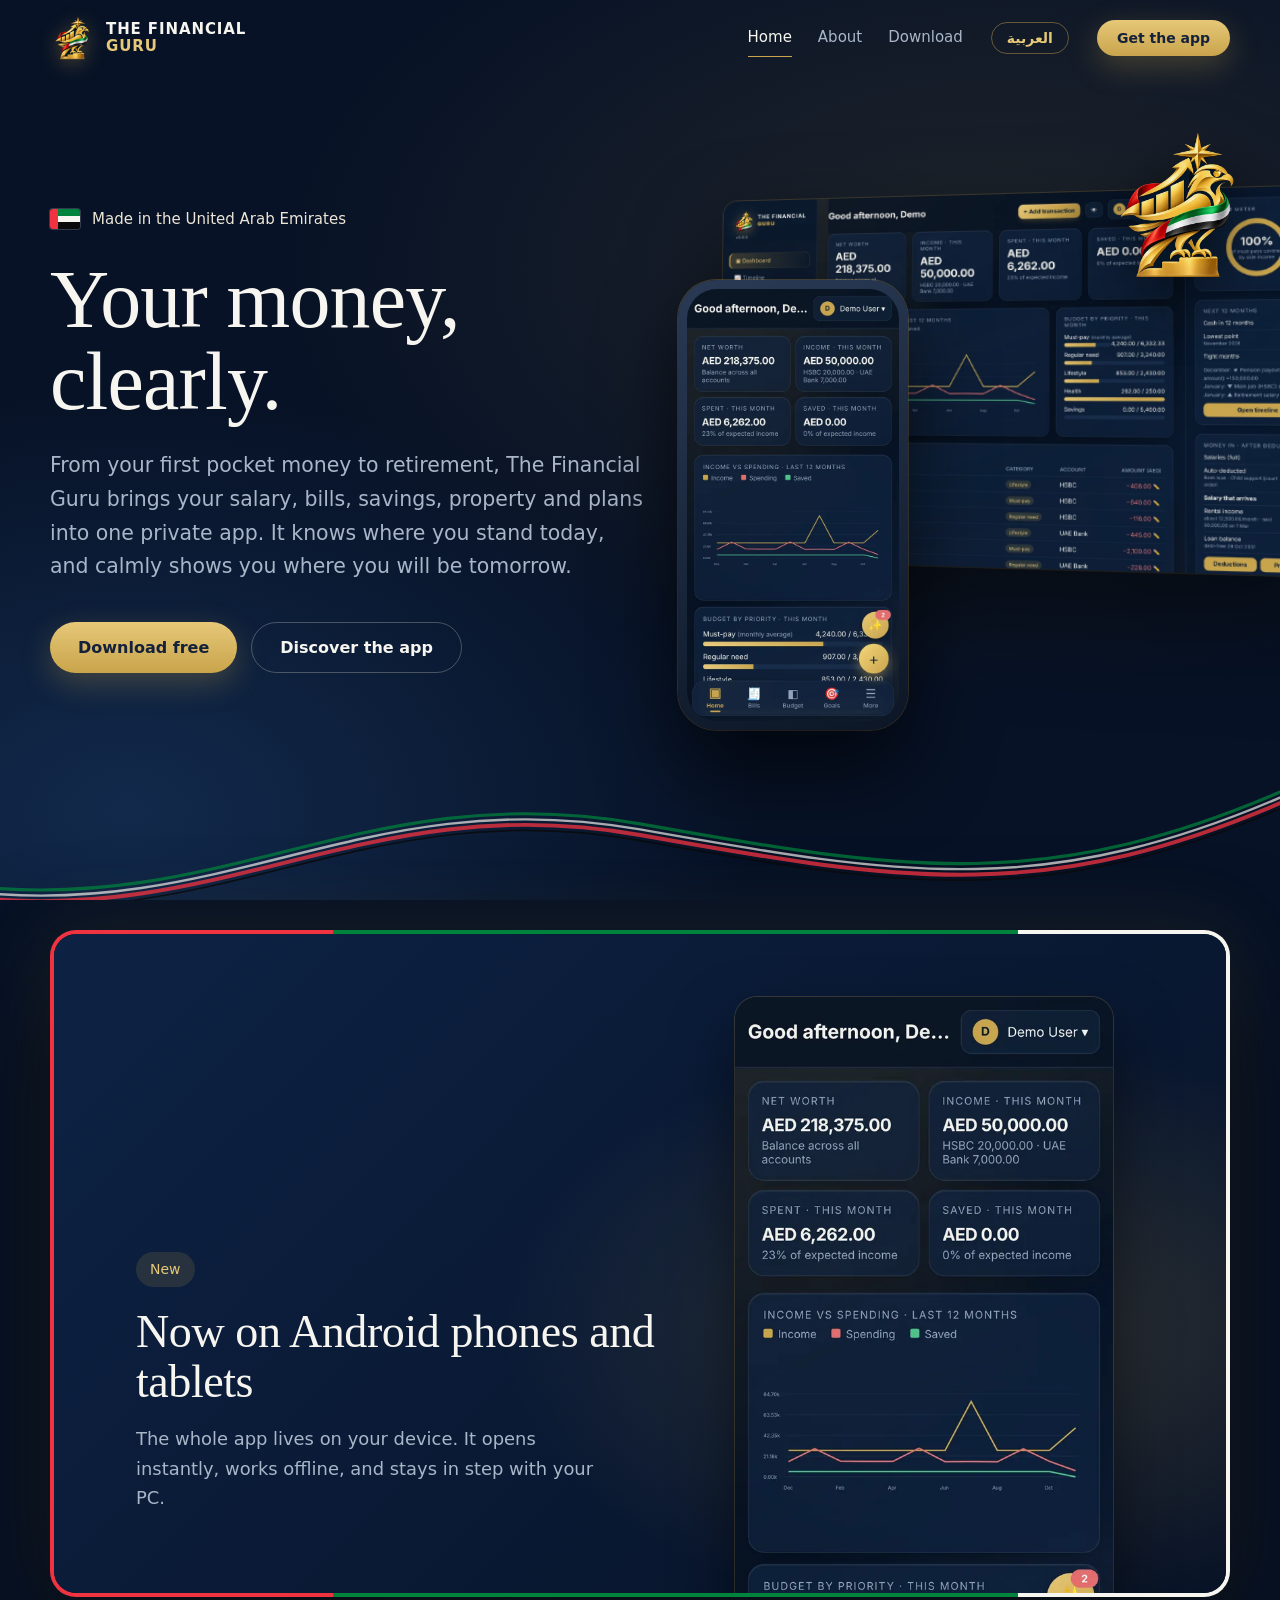
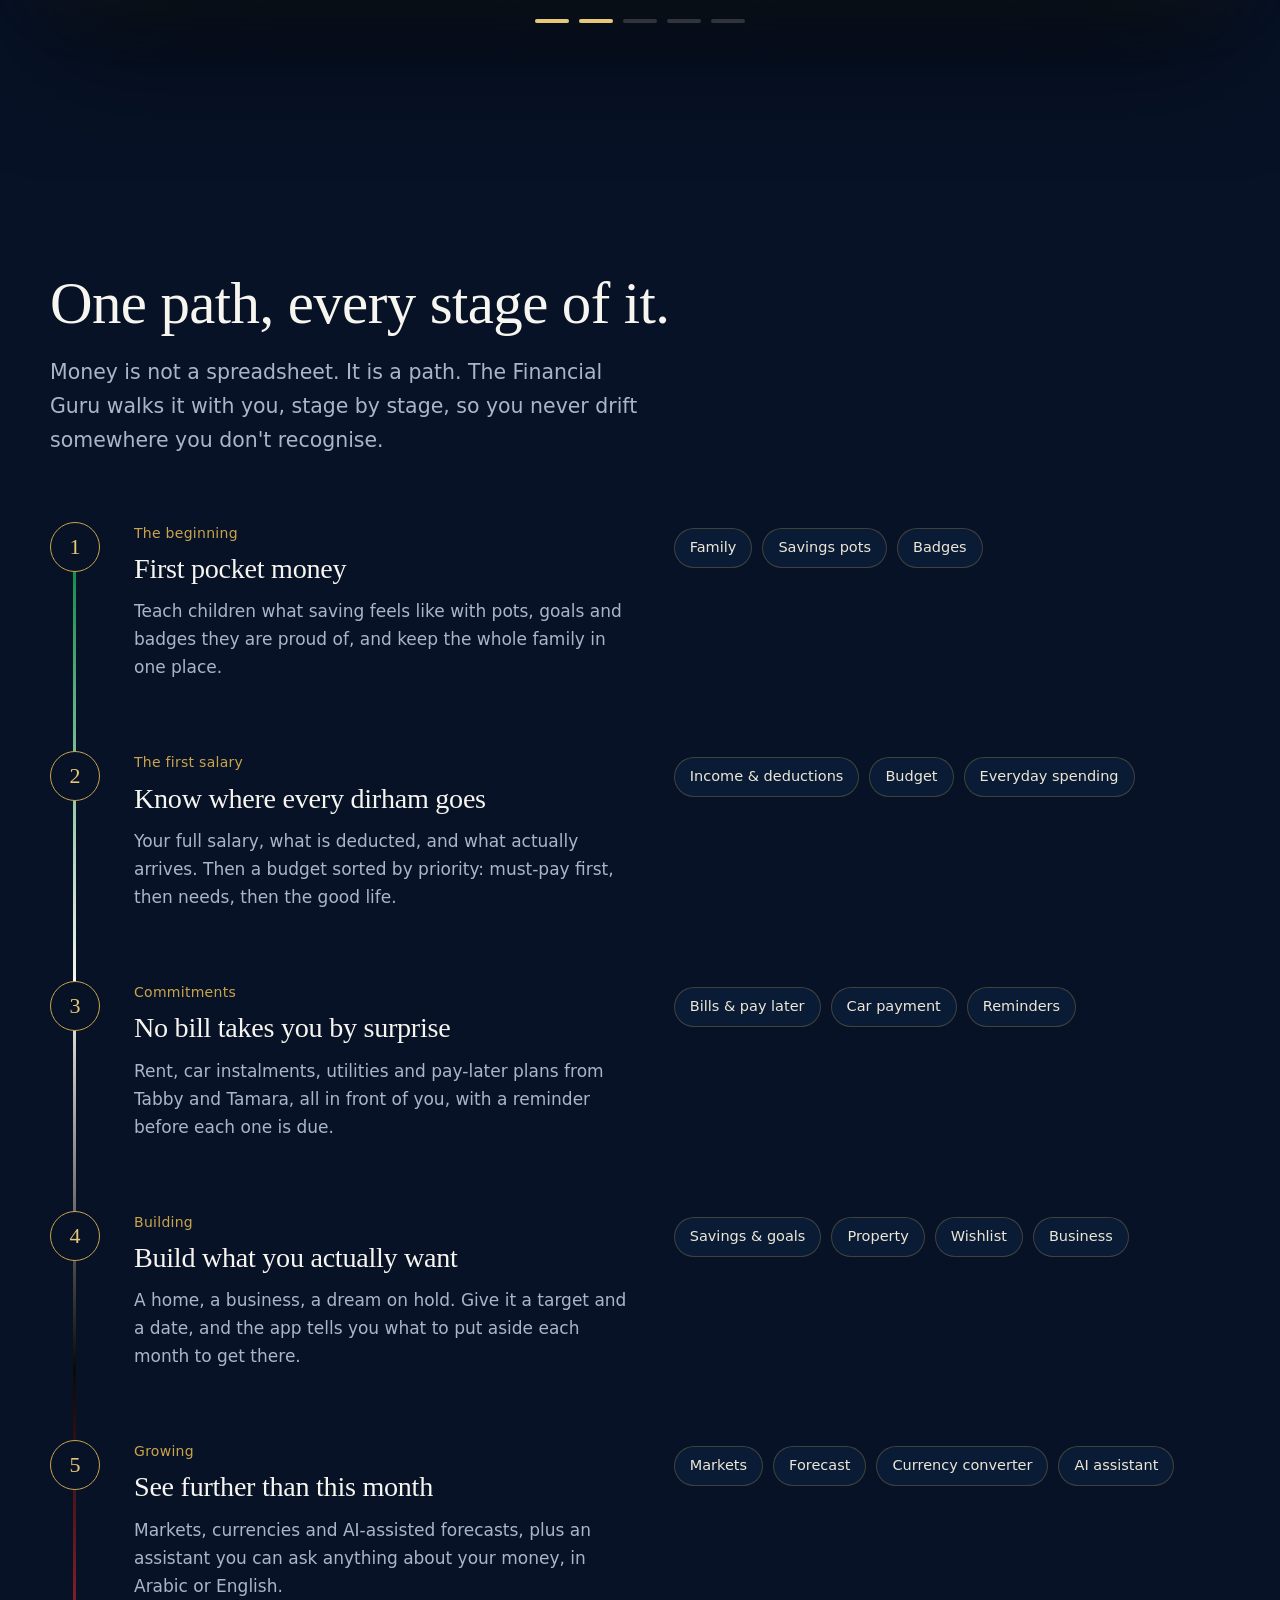
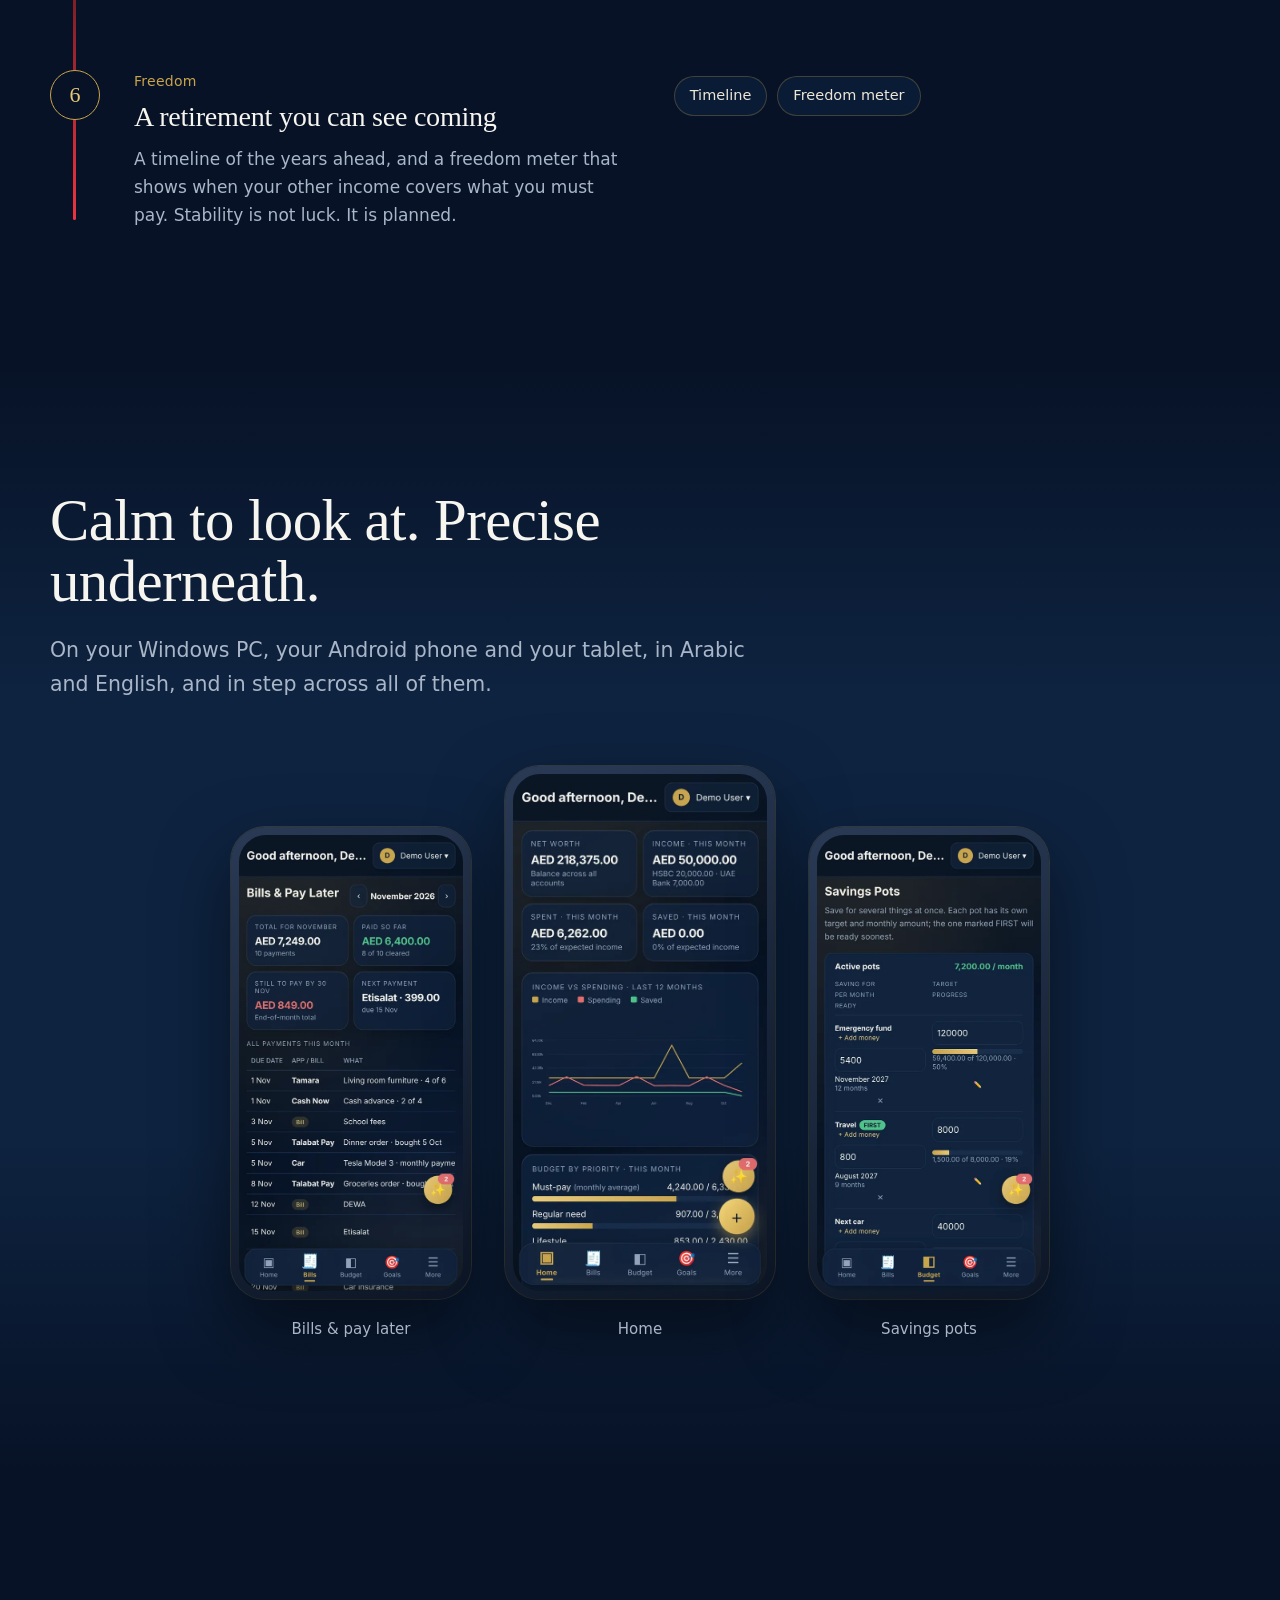
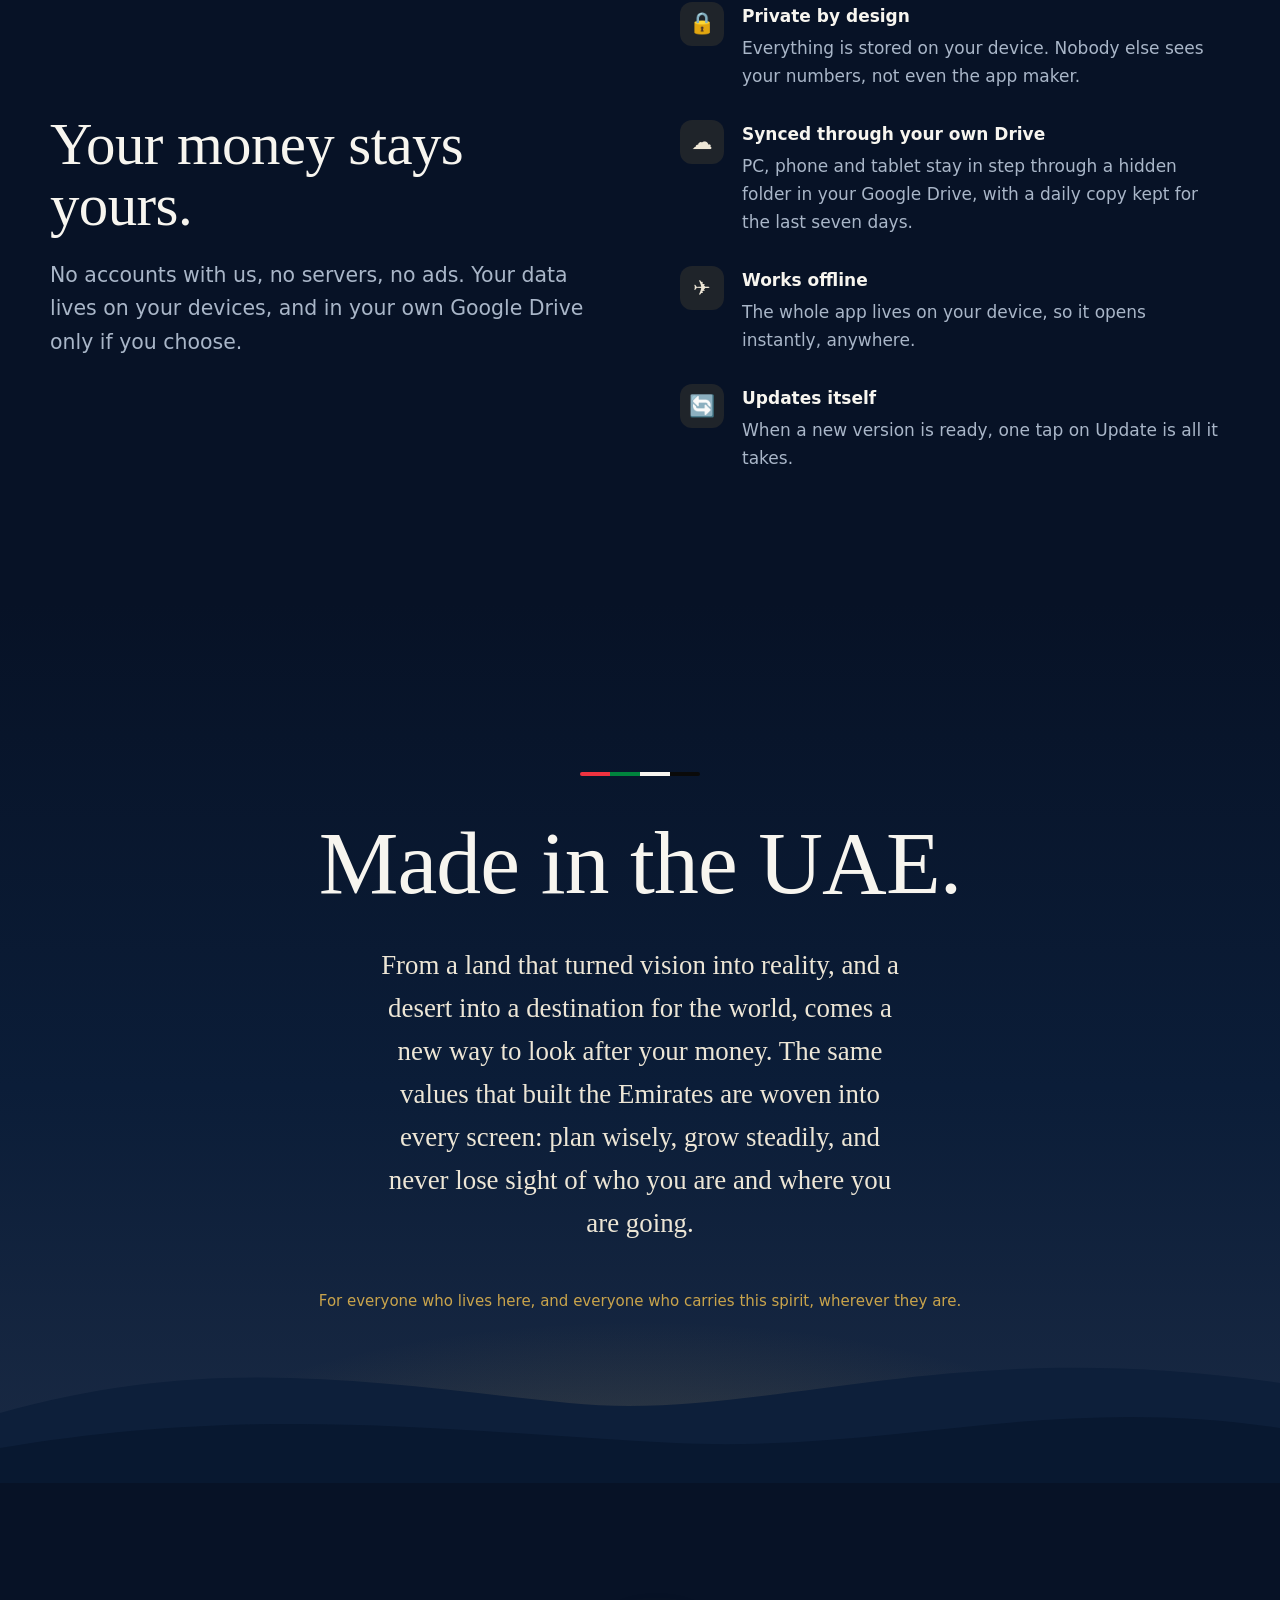
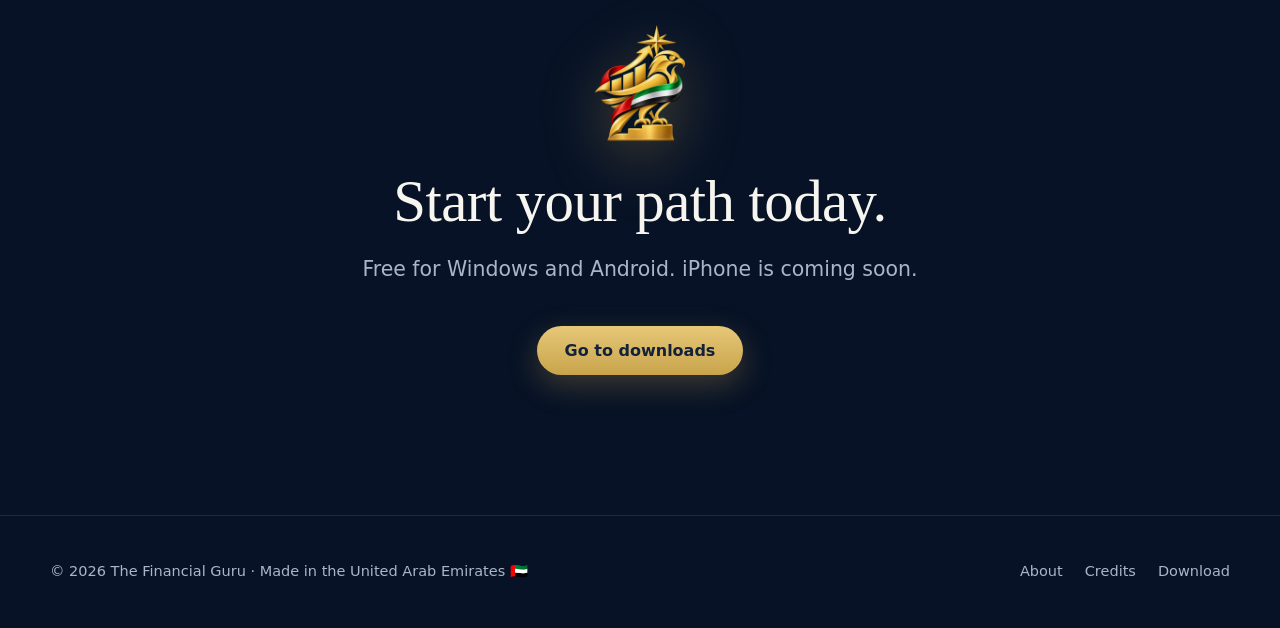
==== commit 36011176: "Website: cinematic announcements showcase + founder portrait - Home: flag-ribbon framed showcase und" ====
--- a/index.html
+++ b/index.html
@@ -52,6 +52,14 @@
    <div class="phone"><img src="assets/ph-home.webp" data-ar-src="assets/ph-home-ar.webp" alt="" width="560" height="1141"></div>
    <img class="falcon" src="assets/logo.webp" alt="">
   </div>
+ </div>
+</section>
+
+<!-- ANNOUNCEMENTS: cinematic showcase, edit news.js to change what plays -->
+<section class="show" aria-label="What's new" data-ar-label="الجديد">
+ <div class="wrap">
+  <div class="reel" id="reel"><div class="screen"><button class="sound" type="button"></button></div></div>
+  <div class="dots"></div>
  </div>
 </section>
 
@@ -153,6 +161,6 @@
   <nav aria-label="Footer"><a href="about.html" data-ar="من نحن">About</a><a href="about.html#credits" data-ar="شكر وتقدير">Credits</a><a href="download.html" data-ar="التنزيل">Download</a></nav>
  </div>
 </footer>
-<script src="site.js"></script>
+<script src="news.js"></script><script src="site.js"></script>
 </body>
 </html>
--- a/site.css
+++ b/site.css
@@ -233,3 +233,53 @@
   footer nav{margin-inline-start:0}
 }
 @media (prefers-reduced-motion:reduce){html{scroll-behavior:auto}*{transition:none!important}}
+
+/* ---------- announcements showcase: cinematic frame wrapped in the flag ribbon ---------- */
+.show{padding:30px 0 120px}
+.show .wrap{position:relative}
+.reel{position:relative;border-radius:26px;padding:4px;
+  background:linear-gradient(90deg,var(--red) 0 12%,var(--green) 12% 41%,var(--white) 41% 70%,var(--black) 70% 88%,var(--red) 88%);background-size:200% 100%;
+  box-shadow:0 50px 120px rgba(0,0,0,.55),0 0 80px rgba(201,164,76,.12)}
+@media (prefers-reduced-motion:no-preference){.reel{animation:ribbon 14s linear infinite}@keyframes ribbon{to{background-position:-200% 0}}}
+.screen{position:relative;aspect-ratio:16/9;border-radius:22px;overflow:hidden;background:#050d1c;isolation:isolate}
+.slide{position:absolute;inset:0;transform:translateX(100%);transition:transform .9s cubic-bezier(.7,0,.2,1)}
+html[dir=rtl] .slide{transform:translateX(-100%)}
+.slide.on{transform:none}
+.slide.out{transform:translateX(-100%)}
+html[dir=rtl] .slide.out{transform:translateX(100%)}
+.slide video{width:100%;height:100%;object-fit:cover;display:block;pointer-events:none}
+.slide video::-webkit-media-controls{display:none!important}
+.slide.txt{display:grid;grid-template-columns:1.1fr .9fr;align-items:center;gap:30px;padding:0 7%;
+  background:radial-gradient(700px 420px at 80% 60%,rgba(201,164,76,.2),transparent 70%),linear-gradient(135deg,#0d2244,#071226)}
+.slide.txt .tag{display:inline-block;padding:6px 14px;border-radius:999px;background:rgba(201,164,76,.15);color:var(--gold2);font-size:14px;margin-bottom:20px}
+.slide.txt h3{font-size:clamp(28px,3.6vw,54px);line-height:1.08;margin-bottom:18px}
+html[lang=ar] .slide.txt h3{line-height:1.4}
+.slide.txt p{color:var(--mist);font-size:clamp(15px,1.4vw,19px);max-width:42ch}
+.slide.txt .pic{height:86%;display:flex;align-items:center;justify-content:center}
+.slide.txt .pic img{max-height:100%;width:auto;border-radius:18px;box-shadow:0 30px 60px rgba(0,0,0,.5),0 0 0 1px rgba(201,164,76,.25)}
+.slide.txt .pic img.tall{border-radius:22px}
+.sound{position:absolute;inset-inline-end:18px;bottom:18px;z-index:5;width:44px;height:44px;border-radius:50%;border:1px solid rgba(255,255,255,.25);
+  background:rgba(7,18,38,.55);backdrop-filter:blur(8px);-webkit-backdrop-filter:blur(8px);color:#fff;cursor:pointer;display:none;place-items:center;font-size:18px}
+.sound.vis{display:grid}
+.sound:hover{border-color:var(--gold2)}
+.dots{display:flex;justify-content:center;gap:10px;margin-top:22px}
+.dots button{width:34px;height:4px;border-radius:4px;border:0;background:rgba(237,230,214,.18);cursor:pointer;padding:0;position:relative;overflow:hidden}
+.dots button i{position:absolute;inset:0;width:0;background:var(--gold2)}
+html[dir=rtl] .dots button i{inset:0 0 0 auto}
+.dots button.done i{width:100%}
+@media (max-width:760px){
+  .show{padding:10px 0 80px}
+  .reel{border-radius:18px;padding:3px}.screen{border-radius:15px;aspect-ratio:4/5}
+  .slide.txt{grid-template-columns:1fr;grid-template-rows:auto 1fr;padding:34px 26px 26px;gap:16px;align-content:start}
+  .slide.txt .pic{height:auto;min-height:0;overflow:hidden;align-items:flex-start}
+  .slide.txt .pic img{max-height:48vh}
+}
+
+/* founder portrait: gold ring with the flag thread around it */
+.portrait{width:200px;height:200px;margin:0 auto 30px;border-radius:50%;padding:5px;position:relative;
+  background:conic-gradient(from 200deg,var(--red) 0 25%,var(--green) 25% 50%,var(--white) 50% 75%,var(--black) 75%);
+  box-shadow:0 24px 60px rgba(0,0,0,.5),0 0 0 10px rgba(201,164,76,.08)}
+.portrait:after{content:"";position:absolute;inset:5px;border-radius:50%;box-shadow:inset 0 0 0 3px var(--gold)}
+.portrait img{width:100%;height:100%;border-radius:50%;object-fit:cover;object-position:center 20%;background:var(--night)}
+.portrait.nophoto img{object-fit:contain;padding:26px}
+@media (max-width:760px){.portrait{width:160px;height:160px}}
